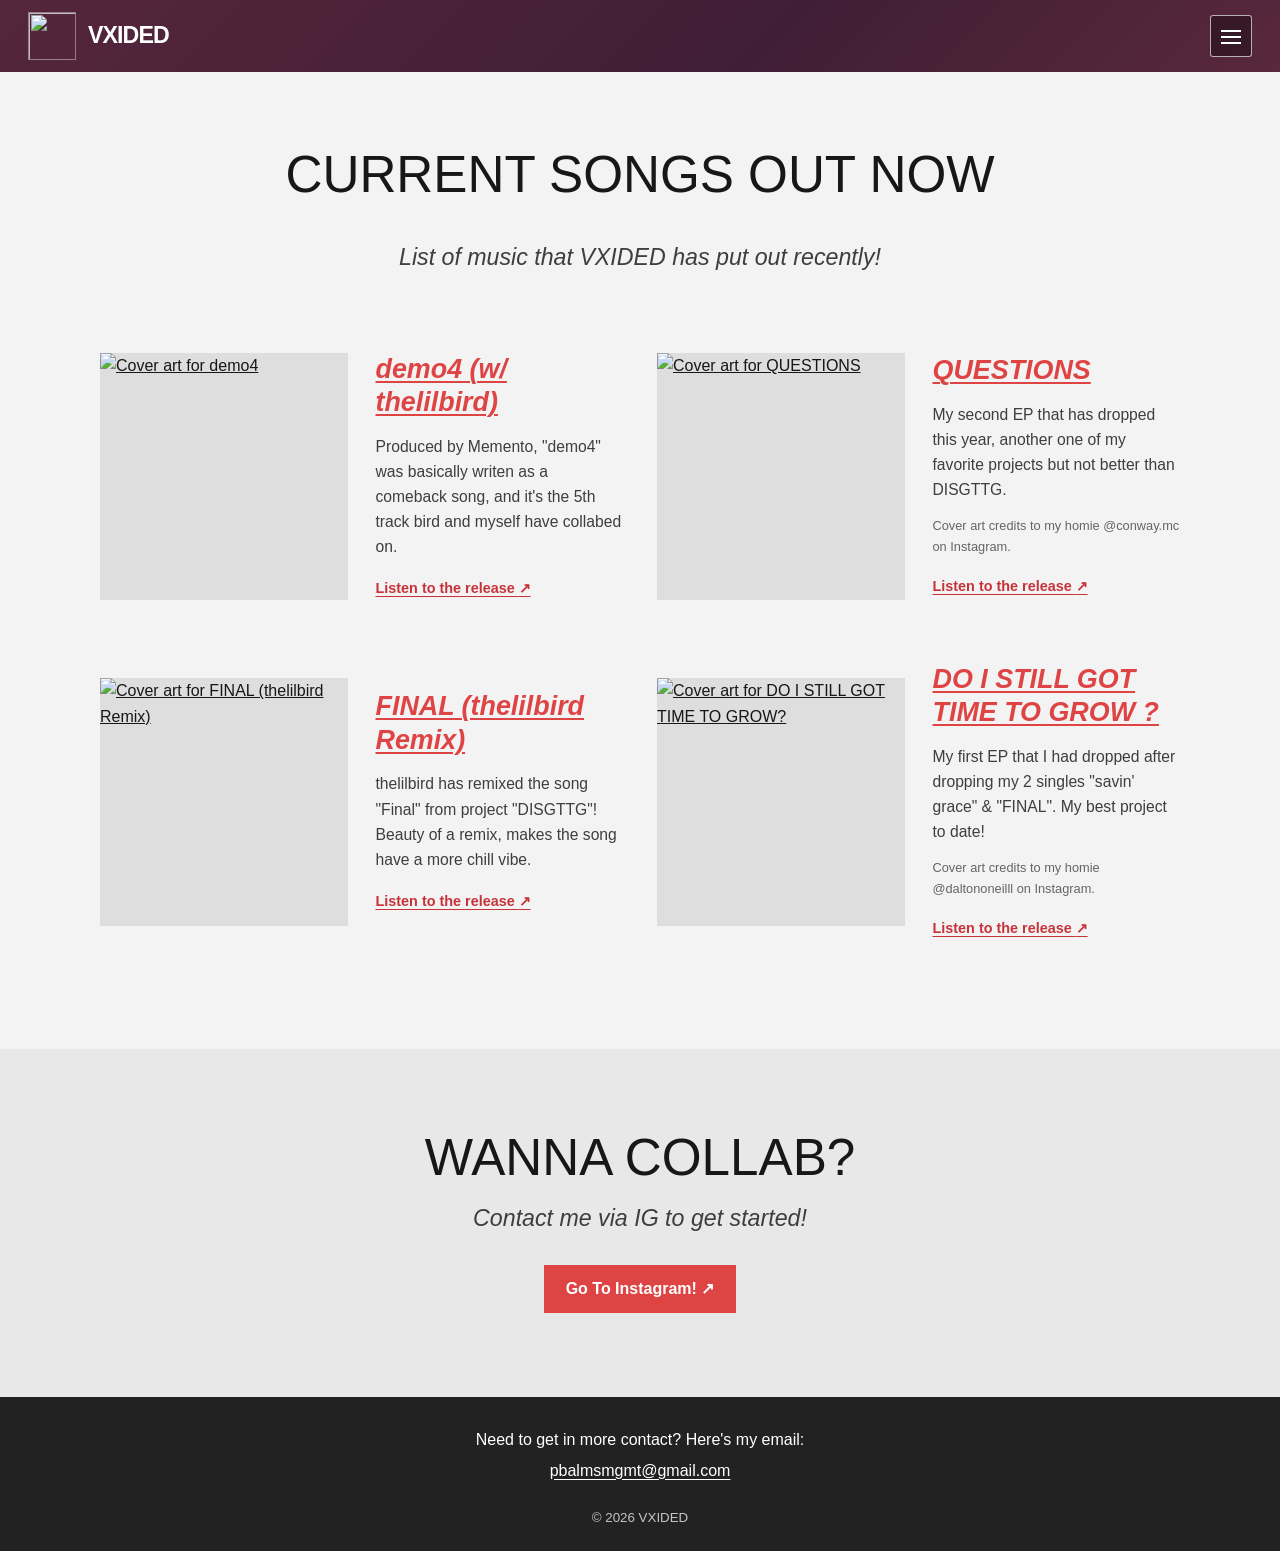
==== index.html @ b5d3b129 "Add files via upload" ====
<!doctype html>
<html lang="en">
  <head>
    <meta charset="utf-8" />
    <meta name="viewport" content="width=device-width, initial-scale=1" />
    <meta
      name="description"
      content="Official website for VXIDED. Listen to the latest releases and find official social pages."
    />
    <title>VXIDED | Official Website</title>
    <link rel="icon" href="assets/vxided-logo.jpg" />
    <link rel="stylesheet" href="styles.css" />
    <script src="script.js" defer></script>
  </head>
  <body>
    <header class="site-header">
      <a class="brand" href="home.html" aria-label="VXIDED home">
        <img src="assets/vxided-logo.jpg" alt="" />
        <span>VXIDED</span>
      </a>
      <button
        class="menu-toggle"
        type="button"
        aria-expanded="false"
        aria-controls="site-navigation"
        aria-label="Open navigation"
      >
        <span></span>
        <span></span>
        <span></span>
      </button>
      <nav class="site-navigation" id="site-navigation" aria-label="Main navigation">
        <a class="current" href="home.html" aria-current="page">Home</a>
        <a href="socials.html">Socials</a>
        <a href="playlist.html">Playlist</a>
        <label class="theme-option">
          <span>Dark mode</span>
          <input class="theme-toggle" type="checkbox" role="switch" aria-label="Dark mode" />
          <span class="theme-switch" aria-hidden="true"></span>
        </label>
      </nav>
    </header>

    <main>
      <h1 class="visually-hidden">VXIDED</h1>

      <section class="releases content-section" id="releases" aria-labelledby="releases-title">
        <div class="section-intro">
          <h2 id="releases-title">Current songs out now</h2>
          <p>List of music that VXIDED has put out recently!</p>
        </div>

        <div class="release-grid">
          <article class="release-card">
            <a
              class="release-art"
              href="https://distrokid.com/hyperfollow/vxidedandthelilbird/demo4?ref=release"
              target="_blank"
              rel="noopener noreferrer"
              aria-label="Listen to demo4 (w/ thelilbird)"
            >
              <img src="assets/demo4.jpg" alt="Cover art for demo4" />
            </a>
            <div class="release-copy">
              <h3>
                <a
                  href="https://distrokid.com/hyperfollow/vxidedandthelilbird/demo4?ref=release"
                  target="_blank"
                  rel="noopener noreferrer"
                >demo4 (w/ thelilbird)</a>
              </h3>
              <p>Produced by Memento, "demo4" was basically writen as a comeback song, and it's the 5th track bird and myself have collabed on.</p>
              <a
                class="listen-link"
                href="https://distrokid.com/hyperfollow/vxidedandthelilbird/demo4?ref=release"
                target="_blank"
                rel="noopener noreferrer"
              >Listen to the release <span aria-hidden="true">↗</span></a>
            </div>
          </article>

          <article class="release-card">
            <a
              class="release-art"
              href="https://distrokid.com/hyperfollow/vxided/questions?ref=release"
              target="_blank"
              rel="noopener noreferrer"
              aria-label="Listen to QUESTIONS"
            >
              <img src="assets/questions.jpg" alt="Cover art for QUESTIONS" />
            </a>
            <div class="release-copy">
              <h3>
                <a
                  href="https://distrokid.com/hyperfollow/vxided/questions?ref=release"
                  target="_blank"
                  rel="noopener noreferrer"
                >QUESTIONS</a>
              </h3>
              <p>My second EP that has dropped this year, another one of my favorite projects but not better than DISGTTG.</p>
              <p class="art-credit">Cover art credits to my homie @conway.mc on Instagram.</p>
              <a
                class="listen-link"
                href="https://distrokid.com/hyperfollow/vxided/questions?ref=release"
                target="_blank"
                rel="noopener noreferrer"
              >Listen to the release <span aria-hidden="true">↗</span></a>
              
            </div>
          </article>

          <article class="release-card">
            <a
              class="release-art"
              href="https://distrokid.com/hyperfollow/vxided/final-thelilbird-remix-2?ref=release"
              target="_blank"
              rel="noopener noreferrer"
              aria-label="Listen to FINAL (thelilbird Remix)"
            >
              <img src="assets/final-remix.jpg" alt="Cover art for FINAL (thelilbird Remix)" />
            </a>
            <div class="release-copy">
              <h3>
                <a
                  href="https://distrokid.com/hyperfollow/vxided/final-thelilbird-remix-2?ref=release"
                  target="_blank"
                  rel="noopener noreferrer"
                >FINAL (thelilbird Remix)</a>
              </h3>
              <p>thelilbird has remixed the song "Final" from project "DISGTTG"! Beauty of a remix, makes the song have a more chill vibe.</p>
              <a
                class="listen-link"
                href="https://distrokid.com/hyperfollow/vxided/final-thelilbird-remix-2?ref=release"
                target="_blank"
                rel="noopener noreferrer"
              >Listen to the release <span aria-hidden="true">↗</span></a>
            </div>
          </article>

          <article class="release-card">
            <a
              class="release-art"
              href="https://distrokid.com/hyperfollow/vxided/do-i-still-got-time-to-grow-?ref=release"
              target="_blank"
              rel="noopener noreferrer"
              aria-label="Listen to DO I STILL GOT TIME TO GROW?"
            >
              <img src="assets/disgttg.jpg" alt="Cover art for DO I STILL GOT TIME TO GROW?" />
            </a>
            <div class="release-copy">
              <h3>
                <a
                  href="https://distrokid.com/hyperfollow/vxided/do-i-still-got-time-to-grow-?ref=release"
                  target="_blank"
                  rel="noopener noreferrer"
                >DO I STILL GOT TIME TO GROW ?</a>
              </h3>
              <p>My first EP that I had dropped after dropping my 2 singles "savin' grace" &amp; "FINAL". My best project to date!</p>
              <p class="art-credit">Cover art credits to my homie @daltononeilll on Instagram.</p>
              <a
                class="listen-link"
                href="https://distrokid.com/hyperfollow/vxided/do-i-still-got-time-to-grow-?ref=release"
                target="_blank"
                rel="noopener noreferrer"
              >Listen to the release <span aria-hidden="true">↗</span></a>
              
            </div>
          </article>
        </div>
      </section>

      <section class="contact-section" aria-labelledby="contact-title">
        <h2 id="contact-title">Wanna collab?</h2>
        <p>Contact me via IG to get started!</p>
        <a
          class="button-link"
          href="https://www.instagram.com/wydkakashi/"
          target="_blank"
          rel="noopener noreferrer"
        >Go To Instagram! <span aria-hidden="true">↗</span></a>
      </section>
    </main>

    <footer class="site-footer">
      <p>Need to get in more contact? Here's my email:</p>
      <a href="mailto:pbalmsmgmt@gmail.com">pbalmsmgmt@gmail.com</a>
      <small>© <span data-current-year></span> VXIDED</small>
    </footer>
  </body>
</html>
---- styles.css ----
:root {
  color-scheme: light;
  --ink: #171717;
  --paper: #f3f3f3;
  --surface: #e8e8e8;
  --secondary-ink: #3e3e3e;
  --red: #df4445;
  --muted: #656565;
  --art-surface: #dedede;
  --form-border: #c8c8c8;
  --content-width: 1080px;
}

:root[data-theme="dark"] {
  color-scheme: dark;
  --ink: #f3f3f3;
  --paper: #171717;
  --surface: #242424;
  --secondary-ink: #d0d0d0;
  --muted: #b0b0b0;
  --art-surface: #303030;
  --form-border: #555;
}

* {
  box-sizing: border-box;
}

html {
  scroll-behavior: smooth;
}

body {
  margin: 0;
  background: var(--paper);
  color: var(--ink);
  font-family: Arial, Helvetica, sans-serif;
  line-height: 1.6;
}

a {
  color: inherit;
}

.site-header {
  position: sticky;
  z-index: 5;
  top: 0;
  left: 0;
  isolation: isolate;
  display: flex;
  width: 100%;
  min-height: 72px;
  align-items: center;
  justify-content: space-between;
  padding: 8px max(28px, calc((100% - 1280px) / 2));
  background:
    linear-gradient(135deg, rgba(85, 38, 60, 0.96), rgba(63, 30, 53, 0.96) 60%, rgba(89, 40, 60, 0.96)),
    url("assets/vxided-pattern.svg") center / auto 82px repeat,
    #54253a;
  color: #fff;
}

.brand {
  display: inline-flex;
  align-items: center;
  gap: 12px;
  font-size: 1.45rem;
  font-weight: 700;
  letter-spacing: -0.04em;
  text-decoration: none;
}

.brand img {
  width: 48px;
  height: 48px;
  border: 1px solid rgba(255, 255, 255, 0.4);
  object-fit: cover;
}

.site-navigation {
  position: fixed;
  z-index: 5;
  top: 0;
  right: 0;
  display: flex;
  width: min(320px, 85vw);
  height: 100vh;
  height: 100dvh;
  flex-direction: column;
  align-items: stretch;
  gap: 8px;
  padding: 88px 24px 24px;
  background: rgba(26, 19, 25, 0.98);
  box-shadow: -8px 0 24px rgba(0, 0, 0, 0.3);
  transform: translateX(100%);
  transition: transform 250ms ease, visibility 250ms;
  visibility: hidden;
}

.site-navigation.is-open {
  transform: translateX(0);
  visibility: visible;
}

.site-navigation a {
  padding: 12px 15px;
  border-radius: 2px;
  color: #fff;
  font-size: 1rem;
  text-decoration: none;
  text-transform: uppercase;
}

.site-navigation a:hover,
.site-navigation a:focus-visible,
.site-navigation .current {
  background: rgba(0, 0, 0, 0.55);
}

.theme-option {
  display: flex;
  align-items: center;
  justify-content: space-between;
  gap: 16px;
  margin-top: 12px;
  padding: 16px 15px 8px;
  border-top: 1px solid rgba(255, 255, 255, 0.2);
  color: #fff;
  font-size: 0.82rem;
  cursor: pointer;
}

.theme-toggle {
  position: absolute;
  width: 1px;
  height: 1px;
  overflow: hidden;
  clip: rect(0, 0, 0, 0);
  clip-path: inset(50%);
  white-space: nowrap;
}

.theme-switch {
  position: relative;
  flex: 0 0 auto;
  width: 40px;
  height: 24px;
  border-radius: 999px;
  background: #777;
  transition: background-color 180ms ease;
}

.theme-switch::after {
  position: absolute;
  top: 2px;
  left: 2px;
  width: 20px;
  height: 20px;
  border-radius: 50%;
  background: #fff;
  box-shadow: 0 1px 3px rgba(0, 0, 0, 0.3);
  content: "";
  transition: transform 180ms ease;
}

.theme-toggle:checked + .theme-switch {
  background: #34c759;
}

.theme-toggle:checked + .theme-switch::after {
  transform: translateX(16px);
}

.theme-toggle:focus-visible + .theme-switch {
  outline: 2px solid #fff;
  outline-offset: 3px;
}

.menu-toggle {
  position: relative;
  z-index: 6;
  display: block;
  width: 42px;
  height: 42px;
  padding: 10px;
  border: 1px solid rgba(255, 255, 255, 0.65);
  border-radius: 3px;
  background: rgba(0, 0, 0, 0.35);
  cursor: pointer;
}

.menu-toggle span {
  display: block;
  height: 2px;
  margin: 4px 0;
  background: #fff;
  transition: transform 200ms ease, opacity 200ms ease;
}

.menu-toggle[aria-expanded="true"] span:first-child {
  transform: translateY(6px) rotate(45deg);
}

.menu-toggle[aria-expanded="true"] span:nth-child(2) {
  opacity: 0;
}

.menu-toggle[aria-expanded="true"] span:last-child {
  transform: translateY(-6px) rotate(-45deg);
}

body.navigation-open {
  overflow: hidden;
}

.visually-hidden {
  position: absolute;
  width: 1px;
  height: 1px;
  overflow: hidden;
  clip: rect(0, 0, 0, 0);
  clip-path: inset(50%);
  white-space: nowrap;
}

.hero {
  position: relative;
  display: flex;
  min-height: 425px;
  flex-direction: column;
  align-items: center;
  justify-content: center;
  overflow: hidden;
  padding: 92px 24px 70px;
  background:
    linear-gradient(135deg, rgba(85, 38, 60, 0.78), rgba(63, 30, 53, 0.78) 60%, rgba(89, 40, 60, 0.78)),
    url("assets/vxided-pattern.svg") center / auto 82px repeat,
    #54253a;
  color: #fff;
  text-align: center;
}

.hero::after {
  position: absolute;
  z-index: 1;
  display: none;
  right: 22%;
  bottom: 76px;
  left: 22%;
  height: 12px;
  background: var(--red);
  content: "";
}

.hero-socials::after {
  display: block;
}

.hero h1 {
  position: relative;
  z-index: 1;
  max-width: 950px;
  margin: 12px 0 18px;
  font-family: Impact, "Arial Narrow", sans-serif;
  font-size: clamp(4rem, 11vw, 8rem);
  font-weight: 500;
  letter-spacing: 0.015em;
  line-height: 1.05;
  text-transform: uppercase;
}

.hero p {
  position: relative;
  z-index: 1;
  margin: 0;
  font-size: clamp(1.05rem, 2.2vw, 1.45rem);
  font-style: italic;
}

.hero-socials {
  min-height: 425px;
}

.hero-socials h1 {
  max-width: 640px;
  font-size: clamp(3.2rem, 8vw, 6.8rem);
}

.content-section {
  width: min(var(--content-width), calc(100% - 48px));
  margin: 0 auto;
}

.releases {
  padding: 72px 0 108px;
}

.section-intro {
  margin-bottom: 76px;
  text-align: center;
}

.section-intro h2,
.contact-section h2 {
  margin: 0;
  font-family: Impact, "Arial Narrow", sans-serif;
  font-size: clamp(2.2rem, 4vw, 3.2rem);
  font-weight: 500;
  line-height: 1.2;
  text-transform: uppercase;
}

.section-intro p,
.contact-section > p {
  margin: 34px 0 0;
  color: var(--secondary-ink);
  font-size: clamp(1.1rem, 2.2vw, 1.45rem);
  font-style: italic;
}

.playlist-intro {
  margin-bottom: 36px;
}

.section-intro .playlist-schedule {
  margin: 16px 0 0;
  font-size: 1rem;
  font-style: normal;
}

.section-intro .playlist-link-note {
  margin: 6px 0 0;
  color: var(--muted);
  font-size: 0.85rem;
  font-style: normal;
}

.submission-panel {
  max-width: 720px;
  margin: 0 auto 72px;
  padding: 28px;
  border: 1px solid var(--form-border);
  border-radius: 4px;
  background: var(--surface);
}

.submission-panel h3 {
  margin: 0;
  font-family: Impact, "Arial Narrow", sans-serif;
  font-size: clamp(1.7rem, 3vw, 2.2rem);
  font-weight: 500;
  text-transform: uppercase;
}

.submission-intro {
  margin: 8px 0 0;
  color: var(--secondary-ink);
  font-size: 0.92rem;
}

.submission-form {
  display: grid;
  gap: 18px;
  margin-top: 24px;
}

.submission-field {
  display: grid;
  gap: 7px;
  font-size: 0.9rem;
  font-weight: 700;
}

.submission-field input,
.submission-field textarea {
  width: 100%;
  padding: 11px 12px;
  border: 1px solid var(--form-border);
  border-radius: 3px;
  background: var(--paper);
  color: var(--ink);
  font: inherit;
  font-weight: 400;
}

.submission-field textarea {
  min-height: 120px;
  resize: vertical;
}

.submission-field input:focus-visible,
.submission-field textarea:focus-visible {
  outline: 2px solid var(--red);
  outline-offset: 2px;
}

.submission-help {
  color: var(--muted);
  font-size: 0.78rem;
  font-weight: 400;
  line-height: 1.4;
}

.submission-form .button-link {
  width: fit-content;
  border: 0;
  font: inherit;
  font-weight: 700;
  cursor: pointer;
}

.submission-status {
  margin: 14px 0 0;
  color: var(--muted);
  font-size: 0.82rem;
}

.release-grid {
  display: grid;
  grid-template-columns: repeat(2, minmax(0, 1fr));
  gap: 62px 34px;
}

.release-card,
.social-card {
  display: grid;
  min-width: 0;
  grid-template-columns: minmax(0, 1fr) minmax(0, 1fr);
  align-items: center;
  gap: 28px;
}

.release-art,
.social-art {
  display: block;
  overflow: hidden;
  background: var(--art-surface);
}

.release-art {
  aspect-ratio: 1 / 1;
}

.social-card-featured .social-art img {
  object-fit: contain;
}

.social-card-featured .social-art:hover img {
  transform: none;
}

.release-art img,
.social-art img {
  display: block;
  width: 100%;
  height: 100%;
  object-fit: cover;
  transition: transform 250ms ease;
}

.release-art:hover img,
.social-art:hover img {
  transform: scale(1.04);
}

.release-copy h3,
.social-copy h2 {
  margin: 0 0 14px;
  font-size: clamp(1.25rem, 2.1vw, 1.8rem);
  font-style: italic;
  line-height: 1.25;
}

.release-copy h3 a {
  color: var(--red);
  text-decoration-thickness: 2px;
  text-underline-offset: 3px;
}

.release-copy p,
.social-copy p {
  margin: 0;
  color: var(--secondary-ink);
  font-size: 0.98rem;
}

.listen-link {
  display: inline-block;
  margin-top: 18px;
  color: #c73339;
  font-size: 0.9rem;
  font-weight: 700;
  text-underline-offset: 3px;
}

.art-credit {
  margin-top: 14px !important;
  color: var(--muted) !important;
  font-size: 0.8rem !important;
}

.contact-section {
  padding: 78px 24px 84px;
  background: var(--surface);
  text-align: center;
}

.contact-section > p {
  margin-top: 12px;
}

.button-link {
  display: inline-block;
  margin-top: 28px;
  padding: 11px 22px;
  background: var(--red);
  color: #fff;
  font-weight: 700;
  text-decoration: none;
}

.button-link:hover,
.button-link:focus-visible {
  background: #bd3238;
}

.site-footer {
  display: flex;
  flex-direction: column;
  align-items: center;
  padding: 30px 24px 22px;
  background: #222;
  color: #fff;
  text-align: center;
}

.site-footer p {
  margin: 0 0 5px;
}

.site-footer > a {
  color: #fff;
  text-underline-offset: 3px;
}

.site-footer small {
  margin-top: 24px;
  color: #c4c4c4;
}

.safety-notice {
  padding: 12px 20px;
  background: #d83f40;
  color: #fff;
  text-align: center;
}

.safety-notice p {
  margin: 0;
  font-size: clamp(0.9rem, 1.5vw, 1.2rem);
  font-style: italic;
  line-height: 1.4;
  text-transform: uppercase;
}

.safety-notice a {
  color: #fff;
  font-weight: 700;
  text-decoration-thickness: 1px;
  text-underline-offset: 3px;
  white-space: nowrap;
}

.socials-section {
  padding: 50px 0 100px;
}

.social-grid {
  display: grid;
  grid-template-columns: repeat(2, minmax(0, 1fr));
  gap: 52px 34px;
}

.social-card-featured {
  grid-column: 1 / -1;
}

.social-art {
  aspect-ratio: 1 / 1;
}

.social-card-featured .social-art {
  max-height: 360px;
  aspect-ratio: 1280 / 568;
}

.social-copy h2 {
  font-family: Impact, "Arial Narrow", sans-serif;
  font-size: clamp(1.8rem, 3.4vw, 3rem);
  font-style: normal;
  font-weight: 500;
  text-transform: uppercase;
}

.social-copy h2 a {
  text-decoration: none;
}

.social-copy h2 a:hover,
.social-copy h2 a:focus-visible {
  color: #bd3238;
}

.social-kicker {
  margin: 0 0 8px !important;
  color: var(--red) !important;
  font-size: 0.82rem !important;
  font-weight: 700;
  letter-spacing: 0.08em;
  text-transform: uppercase;
}

@media (max-width: 900px) {
  .release-grid,
  .social-grid {
    grid-template-columns: 1fr;
  }

  .social-card-featured {
    grid-column: auto;
  }

  .release-card {
    gap: 24px;
  }

  .social-card-featured .social-art {
    max-height: none;
  }
}

@media (max-width: 640px) {
  .site-header {
    min-height: 64px;
    padding: 8px 16px;
  }

  .brand {
    font-size: 1.2rem;
  }

  .brand img {
    width: 42px;
    height: 42px;
  }

  .menu-toggle {
    display: block;
  }

  .hero,
  .hero-socials {
    min-height: 360px;
    padding-top: 84px;
  }

  .hero::after {
    right: 12%;
    bottom: 54px;
    left: 12%;
    height: 8px;
  }

  .content-section {
    width: min(100% - 32px, var(--content-width));
  }

  .releases {
    padding: 48px 0 72px;
  }

  .section-intro {
    margin-bottom: 42px;
  }

  .playlist-intro {
    margin-bottom: 28px;
  }

  .submission-panel {
    margin-bottom: 52px;
    padding: 22px 18px;
  }

  .submission-form .button-link {
    width: 100%;
  }

  .section-intro p {
    margin-top: 18px;
  }

  .release-grid,
  .social-grid {
    gap: 42px;
  }

  .release-card,
  .social-card,
  .social-card-featured {
    grid-template-columns: 1fr;
    gap: 18px;
  }

  .release-art,
  .social-art {
    width: min(100%, 380px);
    margin: 0 auto;
  }

  .release-copy,
  .social-copy {
    width: min(100%, 440px);
    margin: 0 auto;
  }

  .socials-section {
    padding: 38px 0 72px;
  }

  .safety-notice {
    padding: 12px 16px;
  }
}

@media (prefers-reduced-motion: reduce) {
  html {
    scroll-behavior: auto;
  }

  *,
  *::before,
  *::after {
    transition-duration: 0.01ms !important;
  }
}
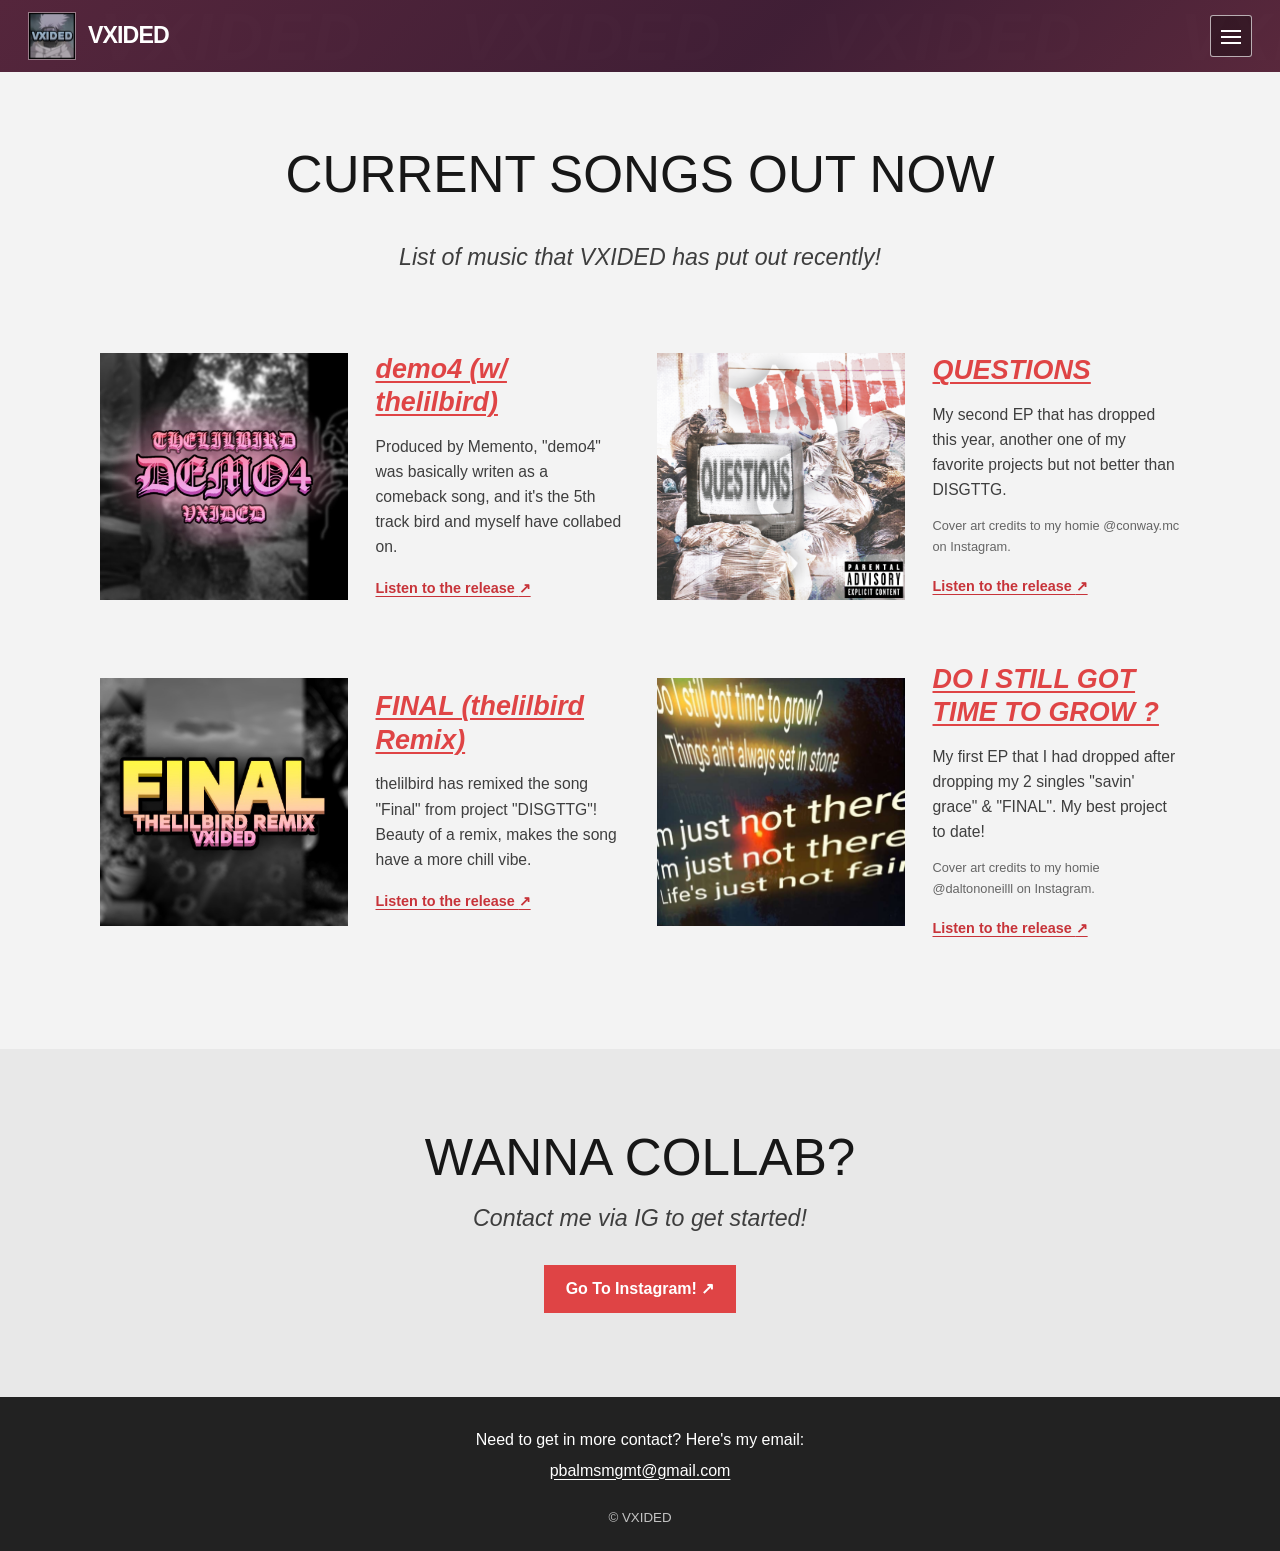
==== commit a426b0a9: "Changed description of latest drop" ====
--- a/index.html
+++ b/index.html
@@ -31,6 +31,7 @@
       </button>
       <nav class="site-navigation" id="site-navigation" aria-label="Main navigation">
         <a class="current" href="home.html" aria-current="page">Home</a>
+        <a href="about.html">About</a>
         <a href="socials.html">Socials</a>
         <a href="playlist.html">Playlist</a>
         <label class="theme-option">
--- a/styles.css
+++ b/styles.css
@@ -621,9 +621,174 @@
   text-transform: uppercase;
 }
 
+.about-hero {
+  min-height: 390px;
+}
+
+.about-hero h1 {
+  max-width: 1000px;
+}
+
+.about-kicker {
+  margin: 0 0 8px;
+  color: var(--red);
+  font-size: 0.78rem;
+  font-weight: 700;
+  letter-spacing: 0.1em;
+  text-transform: uppercase;
+}
+
+.hero .about-kicker {
+  color: #fff;
+}
+
+.about-section {
+  padding: 72px 0 92px;
+}
+
+.story-timeline {
+  display: grid;
+  max-width: 850px;
+  gap: 0;
+  margin: 0 auto;
+  padding: 0;
+  list-style: none;
+}
+
+.story-stop {
+  position: relative;
+  display: grid;
+  grid-template-columns: 76px minmax(0, 1fr);
+  gap: 24px;
+  padding: 0 0 42px;
+}
+
+.story-stop:not(:last-child)::before {
+  position: absolute;
+  top: 52px;
+  bottom: 0;
+  left: 25px;
+  width: 2px;
+  background: var(--form-border);
+  content: "";
+}
+
+.story-number {
+  z-index: 1;
+  display: grid;
+  width: 52px;
+  height: 52px;
+  place-items: center;
+  border: 2px solid var(--red);
+  border-radius: 50%;
+  background: var(--paper);
+  color: var(--red);
+  font-weight: 700;
+}
+
+.story-stop h3,
+.studio-note h3 {
+  margin: 0 0 10px;
+  font-family: Impact, "Arial Narrow", sans-serif;
+  font-size: clamp(1.55rem, 3vw, 2.2rem);
+  font-weight: 500;
+  line-height: 1.15;
+  text-transform: uppercase;
+}
+
+.story-stop div > p:last-child,
+.studio-note > p:not(.about-kicker) {
+  margin: 0;
+  color: var(--secondary-ink);
+}
+
+.studio-section {
+  padding: 76px 0 88px;
+  background: var(--surface);
+}
+
+.studio-grid {
+  display: grid;
+  grid-template-columns: repeat(3, minmax(0, 1fr));
+  gap: 20px;
+}
+
+.studio-note {
+  padding: 26px;
+  border-top: 4px solid var(--red);
+  background: var(--paper);
+}
+
+.studio-note h3 {
+  font-size: clamp(1.45rem, 2.3vw, 1.8rem);
+}
+
+.studio-note .listen-link {
+  margin-top: 20px;
+}
+
+.hidden-gems {
+  padding: 76px 0 90px;
+}
+
+.hidden-gems .section-intro {
+  margin-bottom: 38px;
+}
+
+.gem-list {
+  display: grid;
+  max-width: 850px;
+  gap: 12px;
+  margin: 0 auto;
+}
+
+.gem {
+  border: 1px solid var(--form-border);
+  background: var(--surface);
+}
+
+.gem summary {
+  position: relative;
+  padding: 18px 52px 18px 20px;
+  font-weight: 700;
+  cursor: pointer;
+  list-style: none;
+}
+
+.gem summary::-webkit-details-marker {
+  display: none;
+}
+
+.gem summary::after {
+  position: absolute;
+  top: 50%;
+  right: 20px;
+  color: var(--red);
+  content: "+";
+  font-size: 1.5rem;
+  line-height: 1;
+  transform: translateY(-50%);
+}
+
+.gem[open] summary::after {
+  content: "−";
+}
+
+.gem summary:focus-visible {
+  outline: 2px solid var(--red);
+  outline-offset: -3px;
+}
+
+.gem p {
+  margin: 0;
+  padding: 0 20px 20px;
+  color: var(--secondary-ink);
+}
+
 @media (max-width: 900px) {
   .release-grid,
-  .social-grid {
+  .social-grid,
+  .studio-grid {
     grid-template-columns: 1fr;
   }
 
@@ -633,6 +798,10 @@
 
   .release-card {
     gap: 24px;
+  }
+
+  .studio-note {
+    padding: 24px;
   }
 
   .social-card-featured .social-art {
@@ -702,7 +871,8 @@
   }
 
   .release-grid,
-  .social-grid {
+  .social-grid,
+  .studio-grid {
     gap: 42px;
   }
 
@@ -729,6 +899,34 @@
     padding: 38px 0 72px;
   }
 
+  .about-section,
+  .hidden-gems {
+    padding: 48px 0 64px;
+  }
+
+  .studio-section {
+    padding: 50px 0 64px;
+  }
+
+  .story-stop {
+    grid-template-columns: 52px minmax(0, 1fr);
+    gap: 16px;
+    padding-bottom: 34px;
+  }
+
+  .story-stop:not(:last-child)::before {
+    left: 24px;
+  }
+
+  .story-number {
+    width: 48px;
+    height: 48px;
+  }
+
+  .studio-grid {
+    gap: 18px;
+  }
+
   .safety-notice {
     padding: 12px 16px;
   }
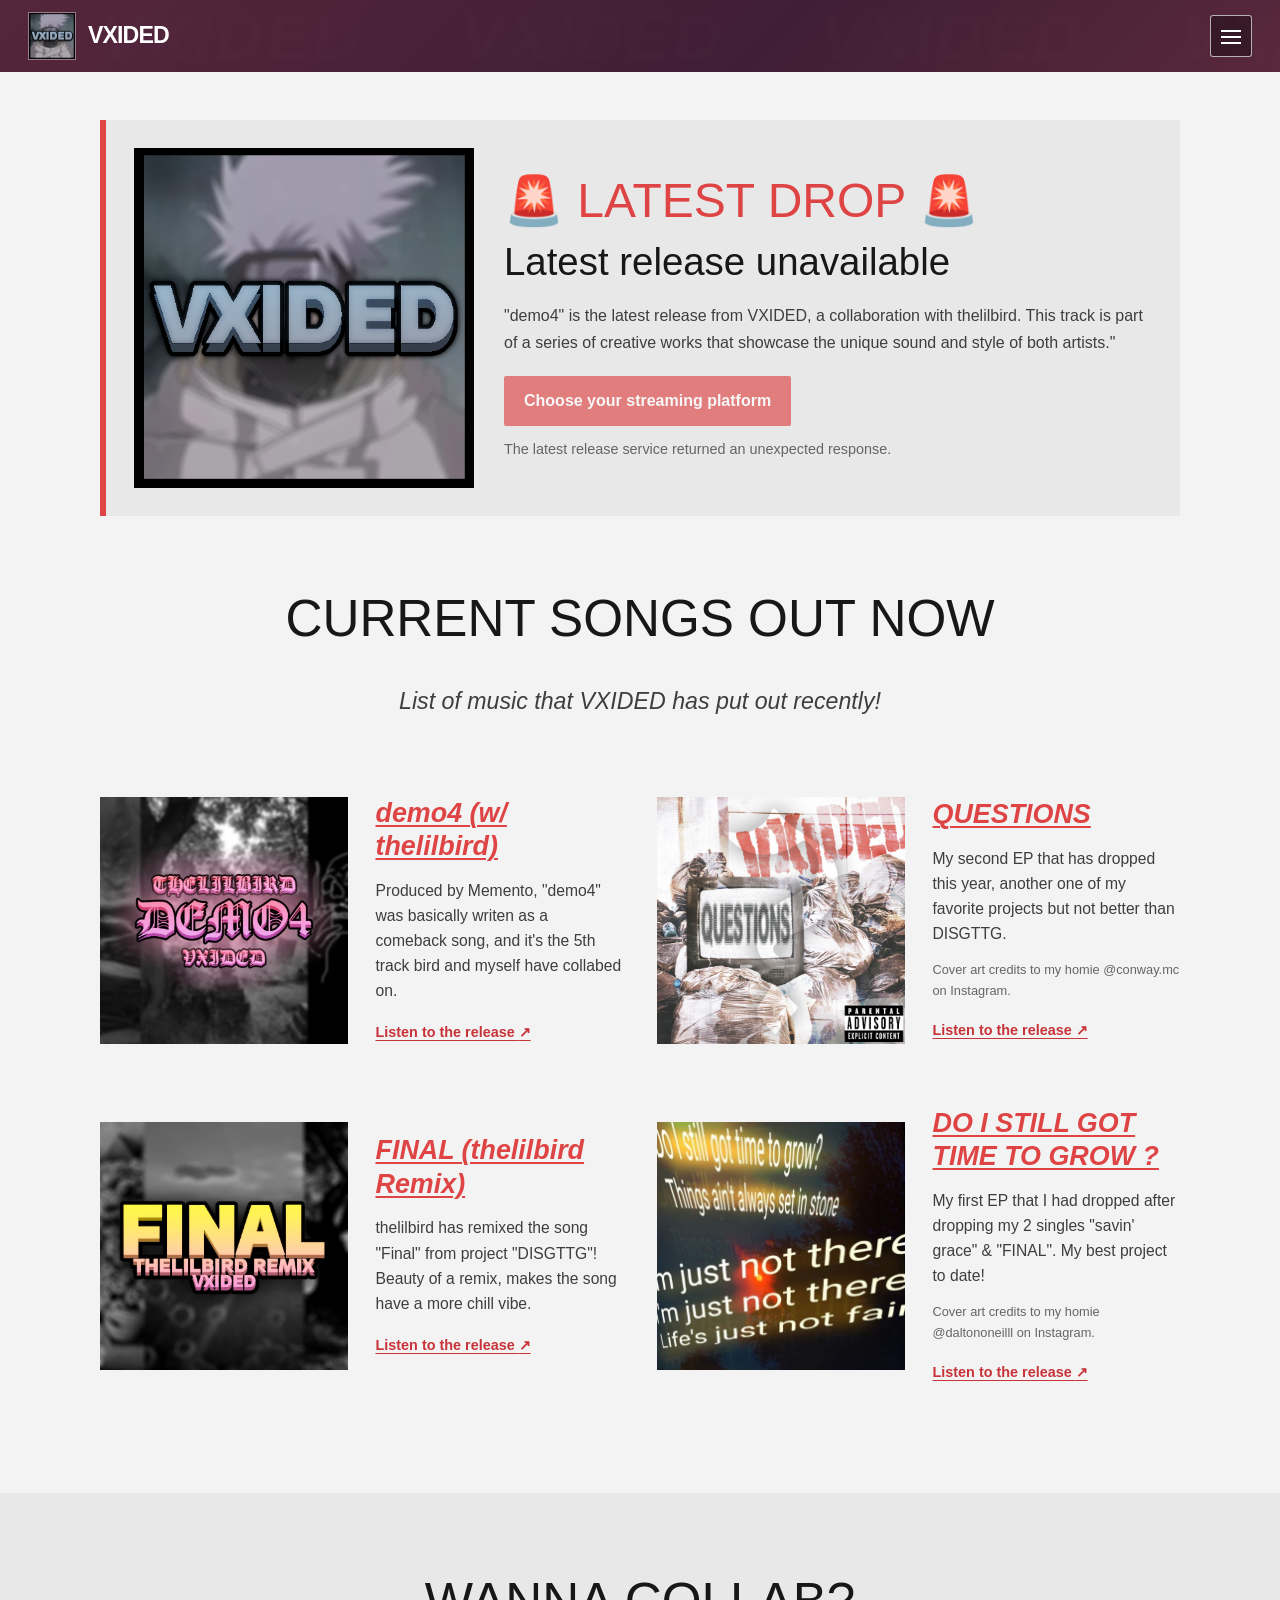
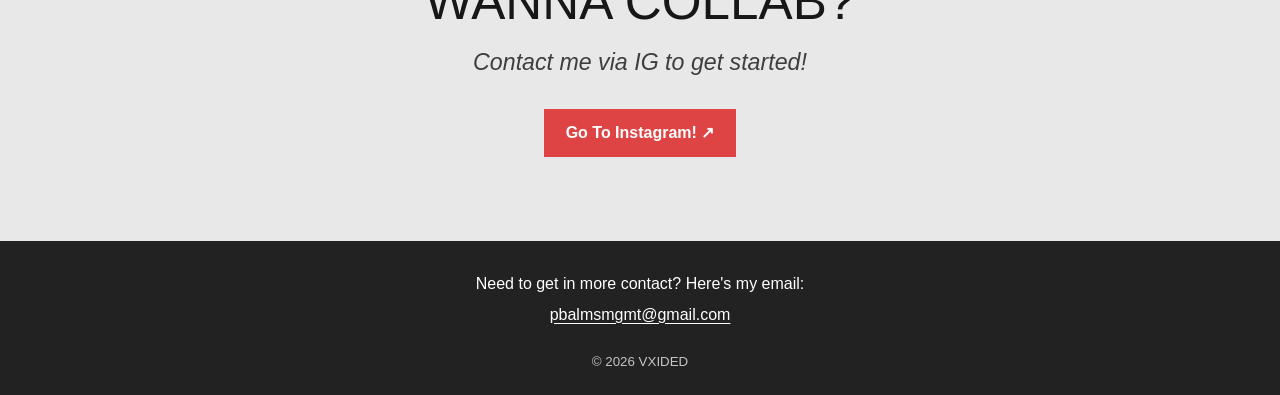
==== commit 35731289: "adding latest-drop.js file" ====
--- a/index.html
+++ b/index.html
@@ -5,7 +5,7 @@
     <meta name="viewport" content="width=device-width, initial-scale=1" />
     <meta
       name="description"
-      content="Official website for VXIDED. Listen to the latest releases and find official social pages."
+      content="Official website for artist VXIDED."
     />
     <title>VXIDED | Official Website</title>
     <link rel="icon" href="assets/vxided-logo.jpg" />
@@ -45,6 +45,48 @@
     <main>
       <h1 class="visually-hidden">VXIDED</h1>
 
+      <section
+        class="latest-drop-section content-section"
+        data-latest-drop
+        aria-labelledby="latest-drop-heading"
+        aria-busy="true"
+      >
+        <article class="latest-drop-card">
+          <div class="latest-drop-artwork">
+            <img data-latest-artwork src="assets/vxided-logo.jpg" alt="VXIDED artwork" />
+          </div>
+          <div class="latest-drop-copy">
+            <h2 class="latest-drop-label" id="latest-drop-heading">🚨 LATEST DROP 🚨</h2>
+            <h3 data-latest-title>Checking for the latest release...</h3>
+            <time class="latest-drop-date" data-latest-date hidden></time>
+            <p class="latest-drop-description" data-latest-description>
+              "demo4" is the latest release from VXIDED, a collaboration with thelilbird. This track is part of a series of creative works that showcase the unique sound and style of both artists."
+            </p>
+            <button class="latest-drop-button" type="button" data-open-platforms disabled>
+              Choose your streaming platform
+            </button>
+            <p class="latest-drop-status" data-latest-status role="status" aria-live="polite">
+              Checking Spotify and Apple Music...
+            </p>
+          </div>
+        </article>
+
+        <dialog
+          class="streaming-platform-dialog"
+          data-platform-dialog
+          aria-labelledby="streaming-platform-heading"
+        >
+          <form method="dialog">
+            <button class="platform-dialog-close" type="submit" aria-label="Close">Close</button>
+          </form>
+          <h2 id="streaming-platform-heading">Where do you listen most?</h2>
+          <div class="streaming-platform-options">
+            <a class="streaming-platform-link" data-spotify-link hidden>Spotify</a>
+            <a class="streaming-platform-link" data-apple-link hidden>Apple Music</a>
+          </div>
+        </dialog>
+      </section>
+
       <section class="releases content-section" id="releases" aria-labelledby="releases-title">
         <div class="section-intro">
           <h2 id="releases-title">Current songs out now</h2>
--- a/styles.css
+++ b/styles.css
@@ -292,6 +292,151 @@
   margin: 0 auto;
 }
 
+.latest-drop-section {
+  padding: 48px 0 0;
+}
+
+.latest-drop-card {
+  display: grid;
+  grid-template-columns: minmax(0, 340px) minmax(0, 1fr);
+  gap: 30px;
+  align-items: center;
+  padding: 28px;
+  border-left: 6px solid var(--red);
+  background: var(--surface);
+}
+
+.latest-drop-artwork {
+  aspect-ratio: 1;
+  overflow: hidden;
+  background: var(--surface);
+}
+
+.latest-drop-artwork img {
+  display: block;
+  width: 100%;
+  height: 100%;
+  object-fit: cover;
+}
+
+.latest-drop-label {
+  margin: 0 0 12px;
+  color: var(--red);
+  font-family: Impact, "Arial Narrow", sans-serif;
+  font-size: clamp(2rem, 4vw, 3rem);
+  font-weight: 500;
+  line-height: 1.1;
+}
+
+.latest-drop-copy h3 {
+  margin: 0;
+  font-family: Impact, "Arial Narrow", sans-serif;
+  font-size: clamp(1.7rem, 3vw, 2.5rem);
+  font-weight: 500;
+  line-height: 1.15;
+  overflow-wrap: anywhere;
+}
+
+.latest-drop-date {
+  display: block;
+  margin-top: 12px;
+  color: var(--muted);
+  font-size: 0.9rem;
+}
+
+.latest-drop-description {
+  margin: 18px 0 0;
+  color: var(--secondary-ink);
+  line-height: 1.7;
+}
+
+.latest-drop-button,
+.streaming-platform-link {
+  display: inline-flex;
+  align-items: center;
+  justify-content: center;
+  margin-top: 20px;
+  padding: 12px 20px;
+  border: 0;
+  border-radius: 2px;
+  background: var(--red);
+  color: #fff;
+  font: inherit;
+  font-weight: 700;
+  text-align: center;
+  text-decoration: none;
+  cursor: pointer;
+}
+
+.latest-drop-button:hover,
+.latest-drop-button:focus-visible,
+.streaming-platform-link:hover,
+.streaming-platform-link:focus-visible {
+  background: #bd3238;
+}
+
+.latest-drop-button:disabled {
+  cursor: wait;
+  opacity: 0.65;
+}
+
+.latest-drop-status {
+  min-height: 1.4em;
+  margin: 12px 0 0;
+  color: var(--muted);
+  font-size: 0.9rem;
+}
+
+.streaming-platform-dialog {
+  width: min(520px, calc(100% - 32px));
+  max-width: none;
+  padding: 28px;
+  border: 1px solid var(--form-border);
+  border-radius: 4px;
+  background: var(--surface);
+  color: var(--ink);
+}
+
+.streaming-platform-dialog::backdrop {
+  background: rgb(0 0 0 / 70%);
+}
+
+.streaming-platform-dialog form {
+  display: flex;
+  justify-content: flex-end;
+}
+
+.streaming-platform-dialog h2 {
+  margin: 14px 0 8px;
+  font-family: Impact, "Arial Narrow", sans-serif;
+  font-size: 1.8rem;
+  font-weight: 500;
+}
+
+.streaming-platform-options {
+  display: flex;
+  flex-wrap: wrap;
+  gap: 12px;
+}
+
+.streaming-platform-link {
+  margin-top: 12px;
+}
+
+.streaming-platform-link[hidden] {
+  display: none;
+}
+
+.platform-dialog-close {
+  padding: 6px 10px;
+  border: 1px solid var(--form-border);
+  border-radius: 2px;
+  background: transparent;
+  color: var(--ink);
+  font: inherit;
+  cursor: pointer;
+}
+
 .releases {
   padding: 72px 0 108px;
 }
@@ -621,14 +766,6 @@
   text-transform: uppercase;
 }
 
-.about-hero {
-  min-height: 390px;
-}
-
-.about-hero h1 {
-  max-width: 1000px;
-}
-
 .about-kicker {
   margin: 0 0 8px;
   color: var(--red);
@@ -638,55 +775,30 @@
   text-transform: uppercase;
 }
 
-.hero .about-kicker {
-  color: #fff;
+.about-page-intro {
+  padding-top: 72px;
 }
 
 .about-section {
-  padding: 72px 0 92px;
-}
-
-.story-timeline {
-  display: grid;
+  padding: 32px 0 92px;
+}
+
+.story-narrative {
   max-width: 850px;
-  gap: 0;
   margin: 0 auto;
-  padding: 0;
-  list-style: none;
-}
-
-.story-stop {
-  position: relative;
-  display: grid;
-  grid-template-columns: 76px minmax(0, 1fr);
-  gap: 24px;
-  padding: 0 0 42px;
-}
-
-.story-stop:not(:last-child)::before {
-  position: absolute;
-  top: 52px;
-  bottom: 0;
-  left: 25px;
-  width: 2px;
-  background: var(--form-border);
-  content: "";
-}
-
-.story-number {
-  z-index: 1;
-  display: grid;
-  width: 52px;
-  height: 52px;
-  place-items: center;
-  border: 2px solid var(--red);
-  border-radius: 50%;
-  background: var(--paper);
-  color: var(--red);
-  font-weight: 700;
-}
-
-.story-stop h3,
+}
+
+.story-paragraph {
+  margin: 0;
+  color: var(--secondary-ink);
+}
+
+.story-paragraph + .story-paragraph {
+  margin-top: 24px;
+  padding-top: 24px;
+  border-top: 1px solid var(--form-border);
+}
+
 .studio-note h3 {
   margin: 0 0 10px;
   font-family: Impact, "Arial Narrow", sans-serif;
@@ -696,12 +808,53 @@
   text-transform: uppercase;
 }
 
-.story-stop div > p:last-child,
 .studio-note > p:not(.about-kicker) {
   margin: 0;
   color: var(--secondary-ink);
 }
 
+.identity-section {
+  padding: 0 0 84px;
+}
+
+.identity-grid {
+  display: grid;
+  grid-template-columns: repeat(2, minmax(0, 1fr));
+  gap: 20px;
+}
+
+.identity-card {
+  padding: 26px;
+  border: 1px solid var(--form-border);
+  background: var(--surface);
+}
+
+.identity-card h3 {
+  margin: 0 0 18px;
+  font-family: Impact, "Arial Narrow", sans-serif;
+  font-size: clamp(1.5rem, 2.5vw, 2rem);
+  font-weight: 500;
+  text-transform: uppercase;
+}
+
+.identity-list {
+  display: flex;
+  flex-wrap: wrap;
+  gap: 10px;
+  margin: 0;
+  padding: 0;
+  list-style: none;
+}
+
+.identity-list li {
+  padding: 7px 12px;
+  border-left: 3px solid var(--red);
+  background: var(--paper);
+  color: var(--ink);
+  font-size: 0.9rem;
+  font-weight: 700;
+}
+
 .studio-section {
   padding: 76px 0 88px;
   background: var(--surface);
@@ -709,14 +862,66 @@
 
 .studio-grid {
   display: grid;
-  grid-template-columns: repeat(3, minmax(0, 1fr));
-  gap: 20px;
+  grid-auto-columns: calc((100% - 24px) / 2);
+  grid-auto-flow: column;
+  gap: 24px;
+  overflow-x: auto;
+  overscroll-behavior-inline: contain;
+  padding: 0 2px 14px;
+  scroll-snap-type: x mandatory;
+  scrollbar-color: var(--form-border) transparent;
+  scrollbar-width: thin;
+}
+
+.studio-carousel-controls {
+  display: flex;
+  justify-content: flex-end;
+  gap: 10px;
+  margin-bottom: 12px;
+}
+
+.studio-carousel-button {
+  display: grid;
+  width: 42px;
+  height: 42px;
+  place-items: center;
+  border: 1px solid var(--form-border);
+  border-radius: 50%;
+  background: var(--paper);
+  color: var(--ink);
+  font-size: 1.25rem;
+  cursor: pointer;
+}
+
+.studio-carousel-button:hover:not(:disabled),
+.studio-carousel-button:focus-visible {
+  border-color: var(--red);
+  color: var(--red);
+}
+
+.studio-carousel-button:focus-visible,
+.studio-grid:focus-visible {
+  outline: 2px solid var(--red);
+  outline-offset: 3px;
+}
+
+.studio-carousel-button:disabled {
+  opacity: 0.45;
+  cursor: not-allowed;
+}
+
+.studio-grid:focus-visible {
+  outline-offset: 4px;
 }
 
 .studio-note {
+  display: flex;
+  min-width: 0;
+  flex-direction: column;
   padding: 26px;
   border-top: 4px solid var(--red);
   background: var(--paper);
+  scroll-snap-align: start;
 }
 
 .studio-note h3 {
@@ -724,7 +929,8 @@
 }
 
 .studio-note .listen-link {
-  margin-top: 20px;
+  margin-top: auto;
+  padding-top: 20px;
 }
 
 .hidden-gems {
@@ -788,7 +994,7 @@
 @media (max-width: 900px) {
   .release-grid,
   .social-grid,
-  .studio-grid {
+  .identity-grid {
     grid-template-columns: 1fr;
   }
 
@@ -845,6 +1051,25 @@
     width: min(100% - 32px, var(--content-width));
   }
 
+  .latest-drop-section {
+    padding-top: 28px;
+  }
+
+  .latest-drop-card {
+    grid-template-columns: 1fr;
+    gap: 22px;
+    padding: 20px;
+  }
+
+  .latest-drop-artwork {
+    width: min(100%, 300px);
+    margin: 0 auto;
+  }
+
+  .streaming-platform-dialog {
+    padding: 22px;
+  }
+
   .releases {
     padding: 48px 0 72px;
   }
@@ -904,26 +1129,24 @@
     padding: 48px 0 64px;
   }
 
+  .about-page-intro {
+    padding-top: 48px;
+  }
+
+  .about-section {
+    padding-top: 24px;
+  }
+
   .studio-section {
     padding: 50px 0 64px;
   }
 
-  .story-stop {
-    grid-template-columns: 52px minmax(0, 1fr);
-    gap: 16px;
-    padding-bottom: 34px;
-  }
-
-  .story-stop:not(:last-child)::before {
-    left: 24px;
-  }
-
-  .story-number {
-    width: 48px;
-    height: 48px;
+  .identity-section {
+    padding-bottom: 60px;
   }
 
   .studio-grid {
+    grid-auto-columns: 100%;
     gap: 18px;
   }
 
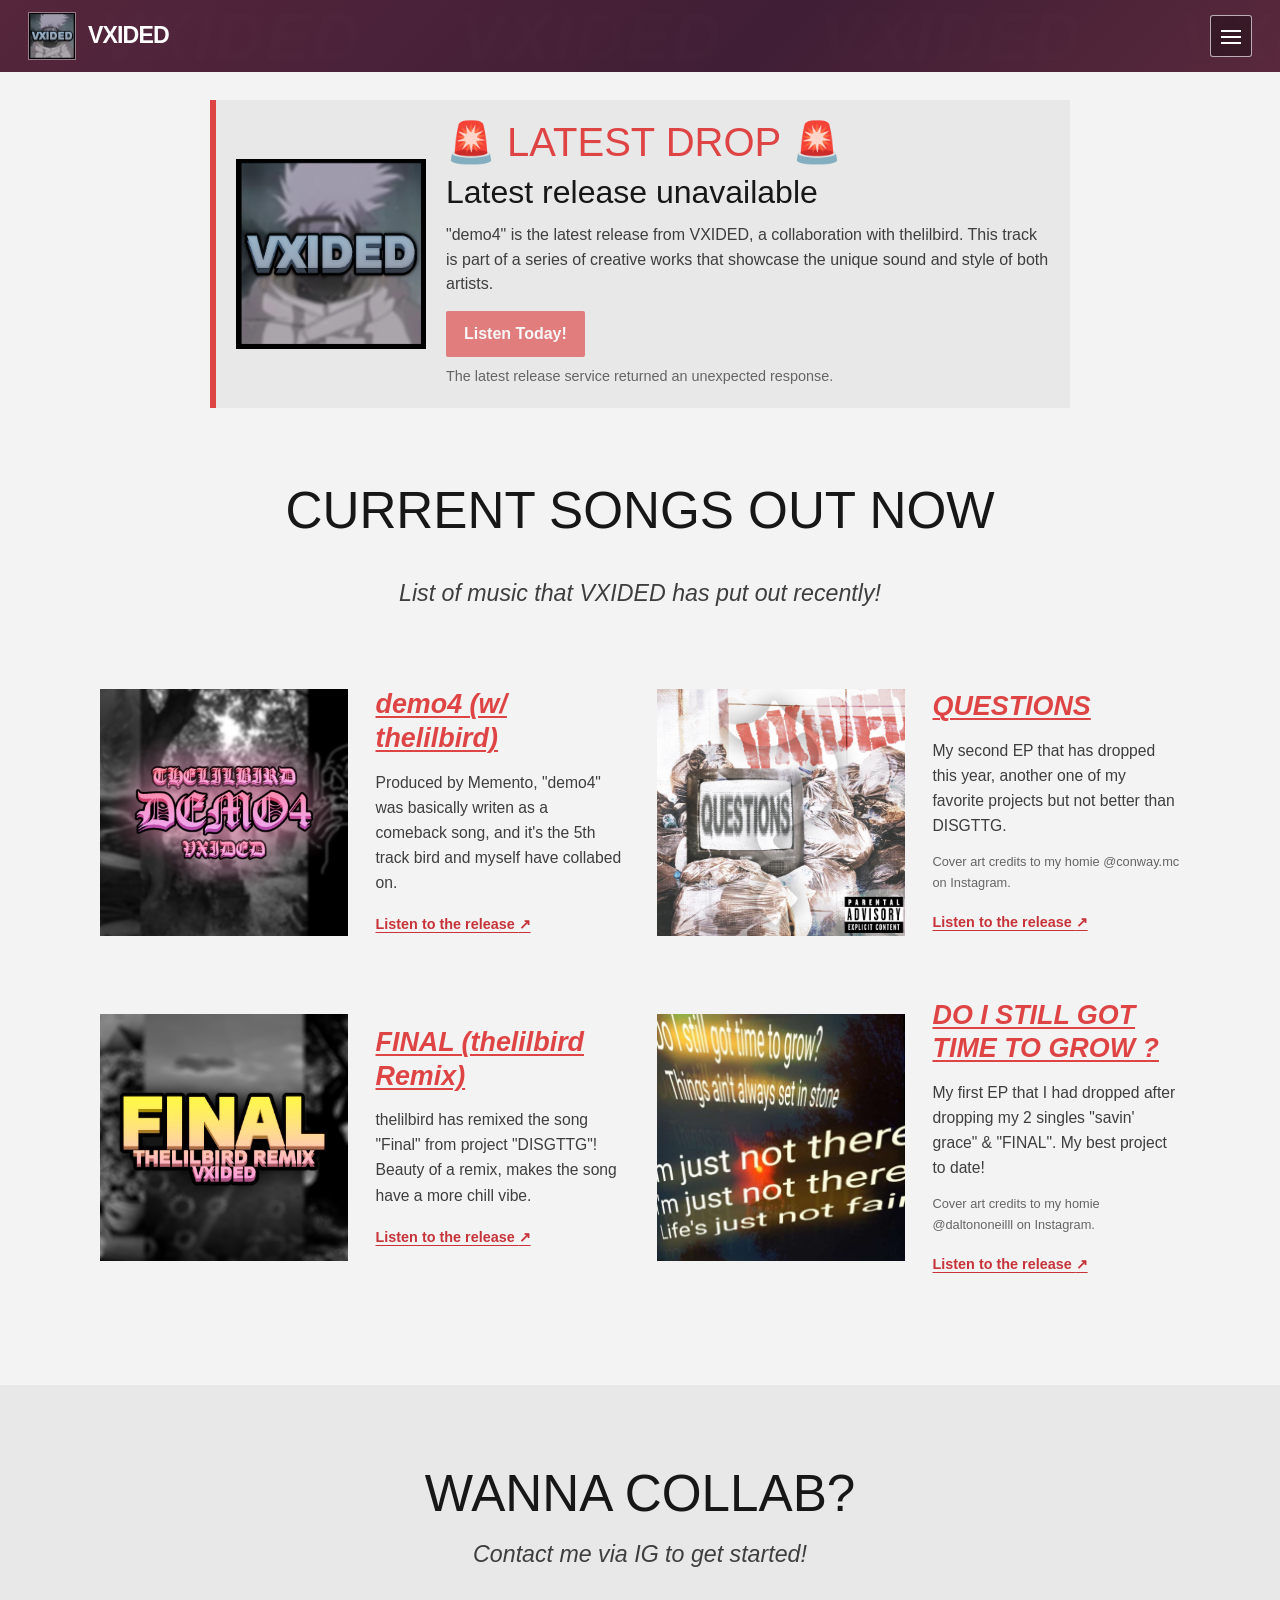
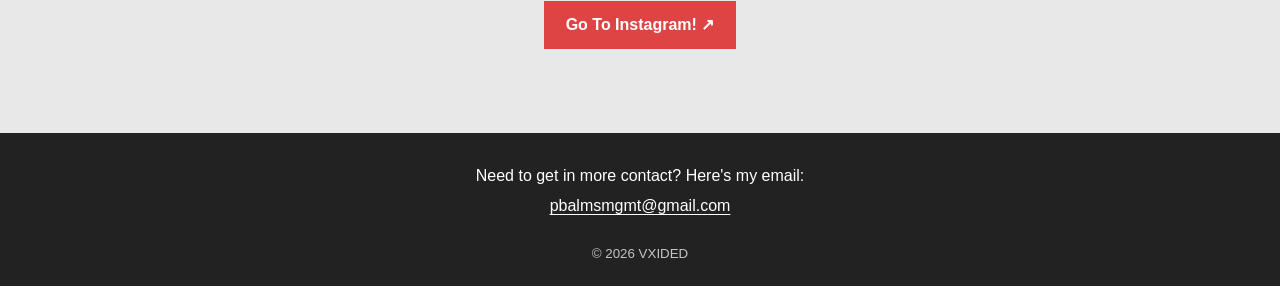
==== commit 02f0ad8d: "changed the way the "latest drop" looks, expanded bottom border of playlist" ====
--- a/index.html
+++ b/index.html
@@ -60,10 +60,10 @@
             <h3 data-latest-title>Checking for the latest release...</h3>
             <time class="latest-drop-date" data-latest-date hidden></time>
             <p class="latest-drop-description" data-latest-description>
-              "demo4" is the latest release from VXIDED, a collaboration with thelilbird. This track is part of a series of creative works that showcase the unique sound and style of both artists."
+              "demo4" is the latest release from VXIDED, a collaboration with thelilbird. This track is part of a series of creative works that showcase the unique sound and style of both artists.
             </p>
             <button class="latest-drop-button" type="button" data-open-platforms disabled>
-              Choose your streaming platform
+              Listen Today!
             </button>
             <p class="latest-drop-status" data-latest-status role="status" aria-live="polite">
               Checking Spotify and Apple Music...
@@ -79,7 +79,7 @@
           <form method="dialog">
             <button class="platform-dialog-close" type="submit" aria-label="Close">Close</button>
           </form>
-          <h2 id="streaming-platform-heading">Where do you listen most?</h2>
+          <h2 id="streaming-platform-heading">What's your main streaming platform?</h2>
           <div class="streaming-platform-options">
             <a class="streaming-platform-link" data-spotify-link hidden>Spotify</a>
             <a class="streaming-platform-link" data-apple-link hidden>Apple Music</a>
@@ -217,7 +217,7 @@
         <p>Contact me via IG to get started!</p>
         <a
           class="button-link"
-          href="https://www.instagram.com/wydkakashi/"
+          href="https://www.instagram.com/vx1ded_/"
           target="_blank"
           rel="noopener noreferrer"
         >Go To Instagram! <span aria-hidden="true">↗</span></a>
--- a/styles.css
+++ b/styles.css
@@ -293,15 +293,17 @@
 }
 
 .latest-drop-section {
-  padding: 48px 0 0;
+  padding: 28px 0 0;
 }
 
 .latest-drop-card {
   display: grid;
-  grid-template-columns: minmax(0, 340px) minmax(0, 1fr);
-  gap: 30px;
+  grid-template-columns: minmax(0, 190px) minmax(0, 1fr);
+  max-width: 860px;
+  gap: 20px;
   align-items: center;
-  padding: 28px;
+  margin: 0 auto;
+  padding: 20px;
   border-left: 6px solid var(--red);
   background: var(--surface);
 }
@@ -320,10 +322,10 @@
 }
 
 .latest-drop-label {
-  margin: 0 0 12px;
+  margin: 0 0 10px;
   color: var(--red);
   font-family: Impact, "Arial Narrow", sans-serif;
-  font-size: clamp(2rem, 4vw, 3rem);
+  font-size: clamp(1.8rem, 3.5vw, 2.5rem);
   font-weight: 500;
   line-height: 1.1;
 }
@@ -331,7 +333,7 @@
 .latest-drop-copy h3 {
   margin: 0;
   font-family: Impact, "Arial Narrow", sans-serif;
-  font-size: clamp(1.7rem, 3vw, 2.5rem);
+  font-size: clamp(1.5rem, 2.5vw, 2.1rem);
   font-weight: 500;
   line-height: 1.15;
   overflow-wrap: anywhere;
@@ -339,15 +341,15 @@
 
 .latest-drop-date {
   display: block;
-  margin-top: 12px;
+  margin-top: 8px;
   color: var(--muted);
-  font-size: 0.9rem;
+  font-size: 0.85rem;
 }
 
 .latest-drop-description {
-  margin: 18px 0 0;
+  margin: 12px 0 0;
   color: var(--secondary-ink);
-  line-height: 1.7;
+  line-height: 1.55;
 }
 
 .latest-drop-button,
@@ -355,8 +357,8 @@
   display: inline-flex;
   align-items: center;
   justify-content: center;
-  margin-top: 20px;
-  padding: 12px 20px;
+  margin-top: 14px;
+  padding: 10px 18px;
   border: 0;
   border-radius: 2px;
   background: var(--red);
@@ -382,7 +384,7 @@
 
 .latest-drop-status {
   min-height: 1.4em;
-  margin: 12px 0 0;
+  margin: 8px 0 0;
   color: var(--muted);
   font-size: 0.9rem;
 }
@@ -1052,18 +1054,31 @@
   }
 
   .latest-drop-section {
-    padding-top: 28px;
+    padding-top: 20px;
   }
 
   .latest-drop-card {
-    grid-template-columns: 1fr;
-    gap: 22px;
-    padding: 20px;
+    display: flow-root;
+    padding: 16px;
   }
 
   .latest-drop-artwork {
-    width: min(100%, 300px);
-    margin: 0 auto;
+    float: left;
+    width: 96px;
+    max-width: 40%;
+    margin: 0 12px 8px 0;
+  }
+
+  .latest-drop-label {
+    font-size: clamp(1.25rem, 5vw, 1.7rem);
+  }
+
+  .latest-drop-copy h3 {
+    font-size: clamp(1.3rem, 4vw, 1.7rem);
+  }
+
+  .latest-drop-description {
+    font-size: 0.92rem;
   }
 
   .streaming-platform-dialog {
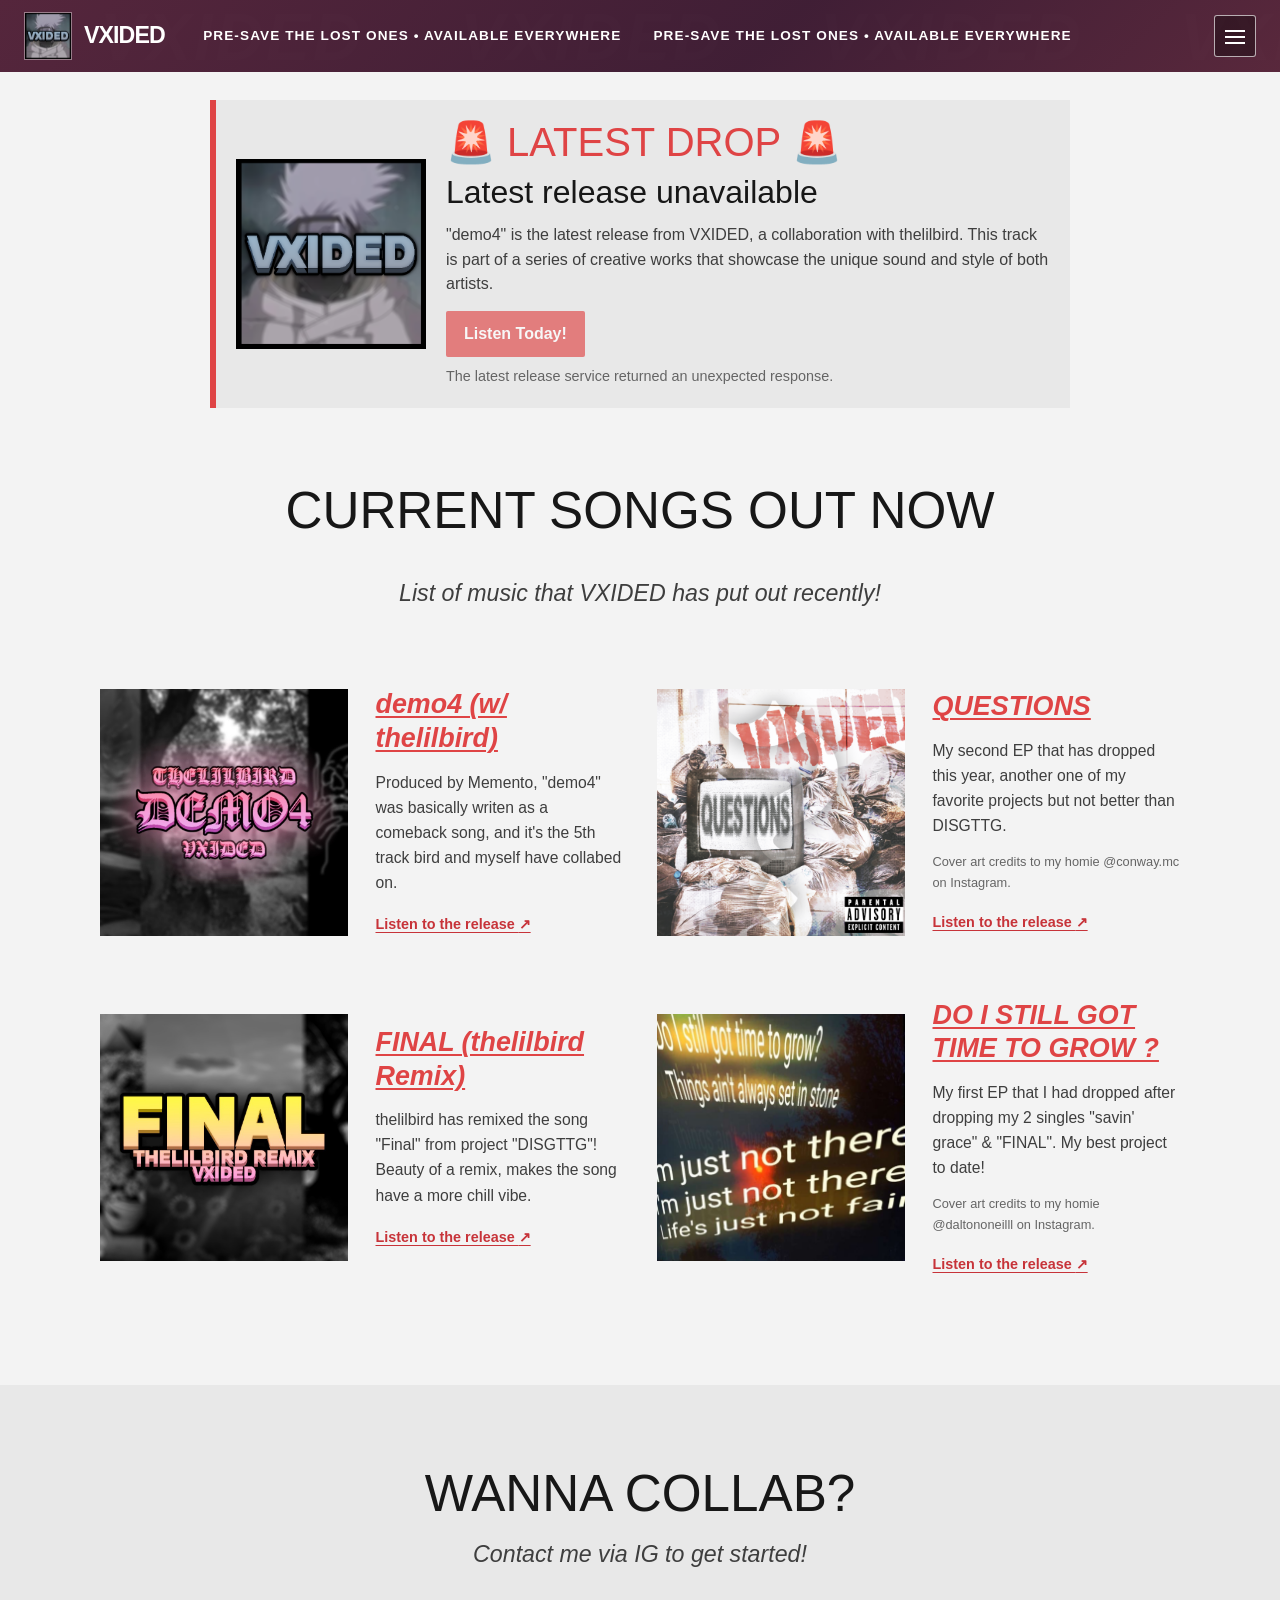
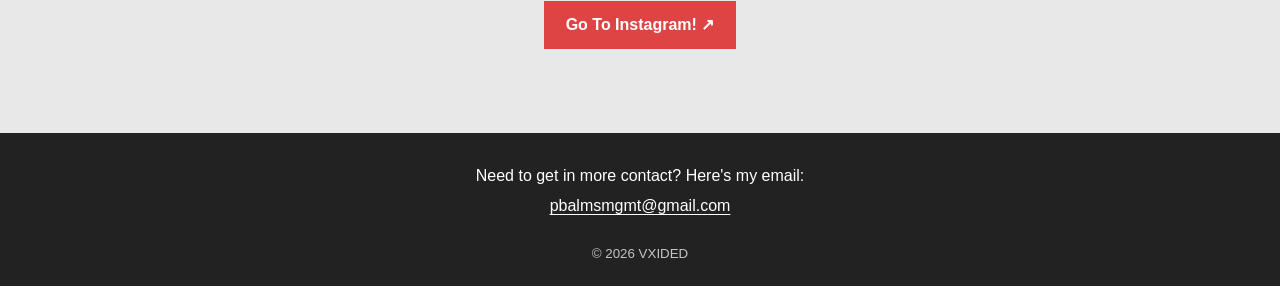
==== commit a48f1c17: "added scrolling banner for the home page and added  a new section for the socials page.   Also made " ====
--- a/index.html
+++ b/index.html
@@ -17,6 +17,12 @@
       <a class="brand" href="home.html" aria-label="VXIDED home">
         <img src="assets/vxided-logo.jpg" alt="" />
         <span>VXIDED</span>
+      </a>
+      <a class="presave-banner" href="https://distrokid.com/hyperfollow/vxided/the-lost-ones-2?ref=release" target="_blank" rel="noopener noreferrer" aria-label="Pre-save THE LOST ONES on DistroKid. Available everywhere.">
+        <div class="presave-banner-track" aria-hidden="true">
+          <span class="presave-banner-copy">PRE-SAVE THE LOST ONES &bull; AVAILABLE EVERYWHERE</span>
+          <span class="presave-banner-copy">PRE-SAVE THE LOST ONES &bull; AVAILABLE EVERYWHERE</span>
+        </div>
       </a>
       <button
         class="menu-toggle"
--- a/styles.css
+++ b/styles.css
@@ -48,12 +48,13 @@
   top: 0;
   left: 0;
   isolation: isolate;
-  display: flex;
+  display: grid;
   width: 100%;
   min-height: 72px;
   align-items: center;
-  justify-content: space-between;
-  padding: 8px max(28px, calc((100% - 1280px) / 2));
+  grid-template-columns: auto minmax(0, 1fr) auto;
+  gap: clamp(12px, 3vw, 40px);
+  padding: 8px 24px;
   background:
     linear-gradient(135deg, rgba(85, 38, 60, 0.96), rgba(63, 30, 53, 0.96) 60%, rgba(89, 40, 60, 0.96)),
     url("assets/vxided-pattern.svg") center / auto 82px repeat,
@@ -76,6 +77,41 @@
   height: 48px;
   border: 1px solid rgba(255, 255, 255, 0.4);
   object-fit: cover;
+}
+
+.presave-banner {
+  display: block;
+  min-width: 0;
+  overflow: hidden;
+  color: #fff;
+  font-size: 0.85rem;
+  font-weight: 700;
+  letter-spacing: 0.08em;
+  text-align: center;
+  text-decoration: none;
+  white-space: nowrap;
+}
+
+.presave-banner:focus-visible {
+  outline: 2px solid #fff;
+  outline-offset: 3px;
+}
+
+.presave-banner-track {
+  display: flex;
+  width: max-content;
+  animation: presave-marquee 20s linear infinite;
+}
+
+.presave-banner-copy {
+  flex: 0 0 auto;
+  padding-right: 2rem;
+}
+
+@keyframes presave-marquee {
+  to {
+    transform: translateX(-50%);
+  }
 }
 
 .site-navigation {
@@ -1021,10 +1057,12 @@
   .site-header {
     min-height: 64px;
     padding: 8px 16px;
+    gap: 12px;
   }
 
   .brand {
     font-size: 1.2rem;
+    gap: 8px;
   }
 
   .brand img {
@@ -1034,6 +1072,15 @@
 
   .menu-toggle {
     display: block;
+  }
+
+  .presave-banner {
+    font-size: 0.68rem;
+    letter-spacing: 0.04em;
+  }
+
+  .presave-banner-copy {
+    padding-right: 1.25rem;
   }
 
   .hero,
@@ -1175,6 +1222,22 @@
     scroll-behavior: auto;
   }
 
+  .presave-banner-track {
+    width: 100%;
+    animation: none;
+  }
+
+  .presave-banner-copy {
+    width: 100%;
+    overflow: hidden;
+    padding: 0;
+    text-overflow: ellipsis;
+  }
+
+  .presave-banner-copy + .presave-banner-copy {
+    display: none;
+  }
+
   *,
   *::before,
   *::after {
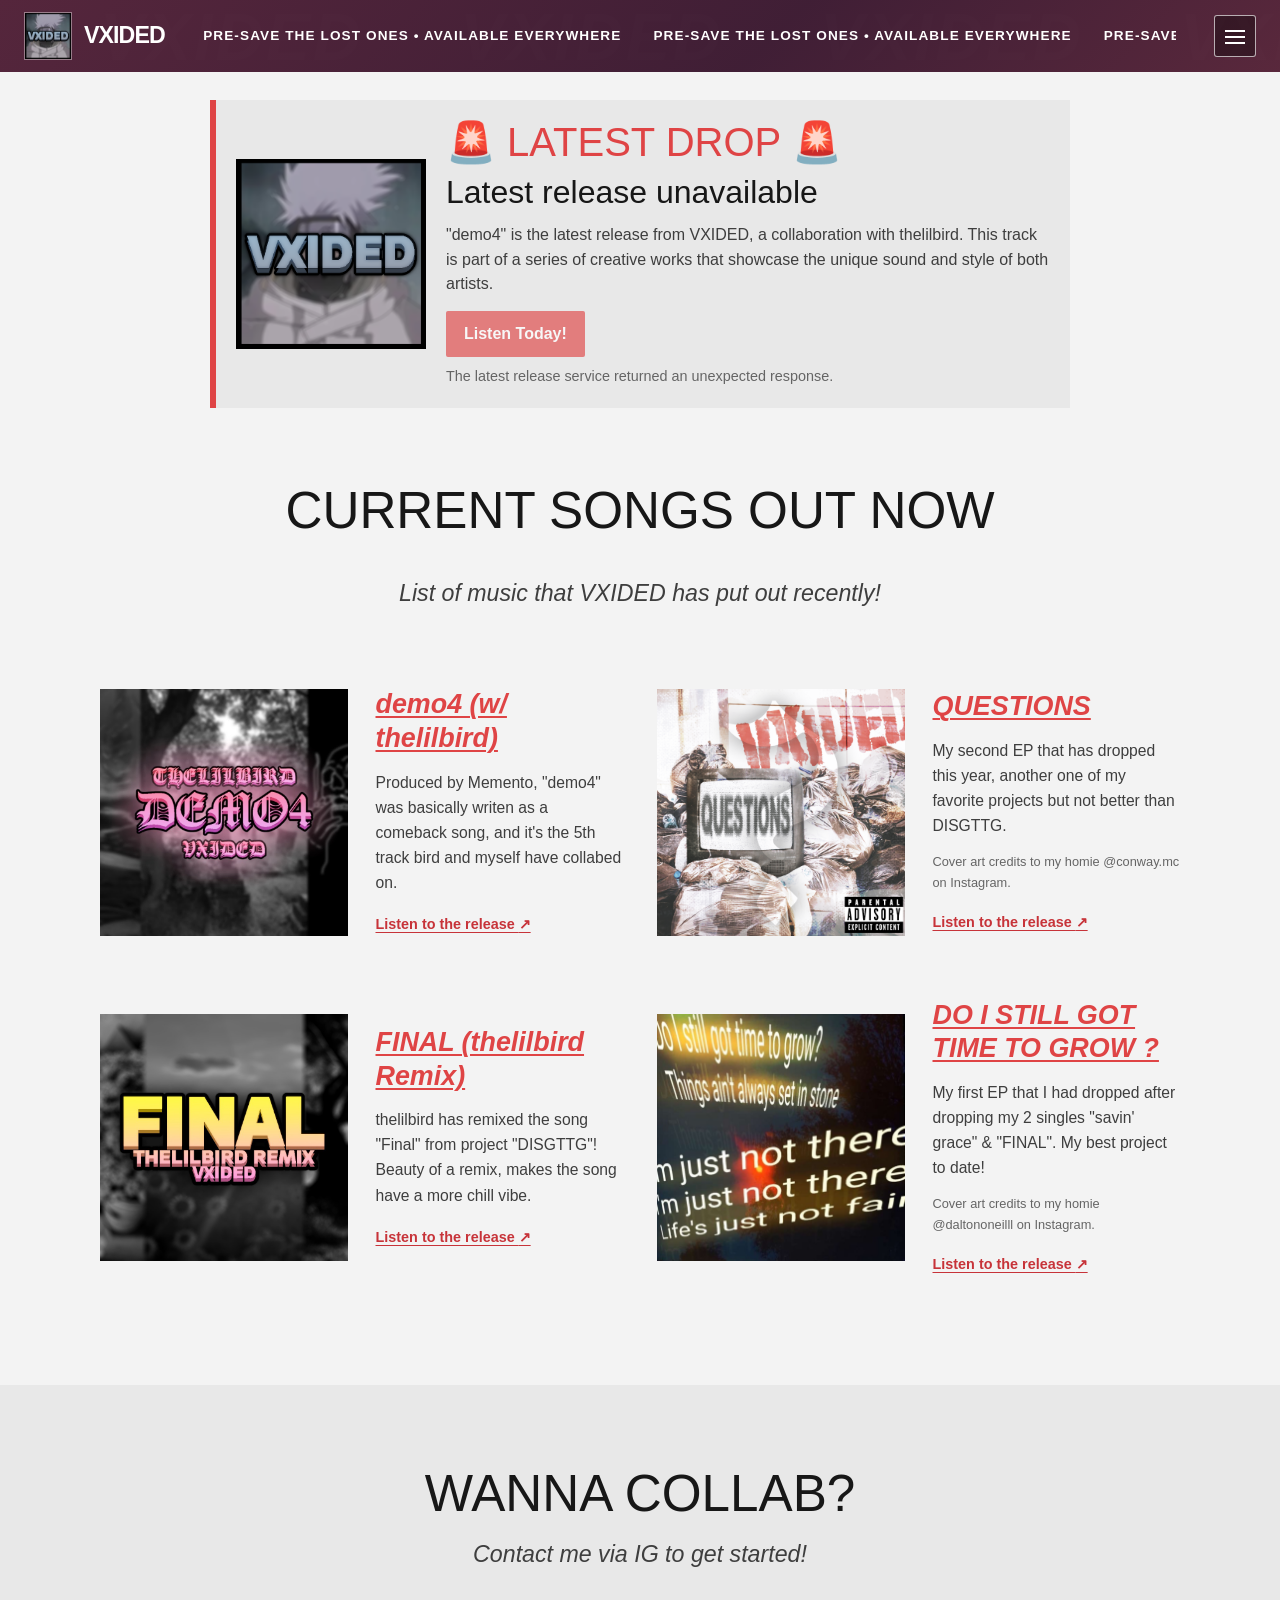
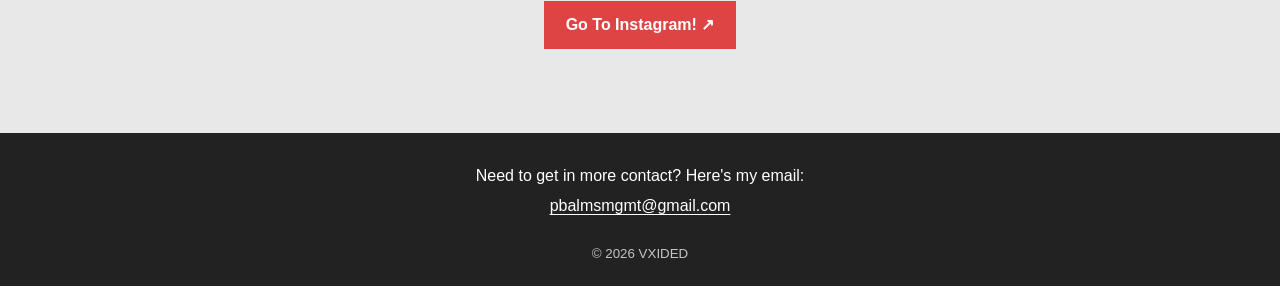
==== commit b3736db1: "Fix pre-save banner coverage across header Co-authored-by: Copilot <223556219+Copilot@users.noreply." ====
--- a/index.html
+++ b/index.html
@@ -19,9 +19,13 @@
         <span>VXIDED</span>
       </a>
       <a class="presave-banner" href="https://distrokid.com/hyperfollow/vxided/the-lost-ones-2?ref=release" target="_blank" rel="noopener noreferrer" aria-label="Pre-save THE LOST ONES on DistroKid. Available everywhere.">
-        <div class="presave-banner-track" aria-hidden="true">
-          <span class="presave-banner-copy">PRE-SAVE THE LOST ONES &bull; AVAILABLE EVERYWHERE</span>
-          <span class="presave-banner-copy">PRE-SAVE THE LOST ONES &bull; AVAILABLE EVERYWHERE</span>
+        <div class="presave-banner-track">
+          <div class="presave-banner-group" aria-hidden="true">
+            <span class="presave-banner-copy">PRE-SAVE THE LOST ONES &bull; AVAILABLE EVERYWHERE</span>
+          </div>
+          <div class="presave-banner-group" aria-hidden="true">
+            <span class="presave-banner-copy">PRE-SAVE THE LOST ONES &bull; AVAILABLE EVERYWHERE</span>
+          </div>
         </div>
       </a>
       <button
--- a/styles.css
+++ b/styles.css
@@ -100,7 +100,12 @@
 .presave-banner-track {
   display: flex;
   width: max-content;
-  animation: presave-marquee 20s linear infinite;
+  animation: presave-marquee var(--presave-duration, 20s) linear infinite;
+}
+
+.presave-banner-group {
+  display: flex;
+  flex: 0 0 auto;
 }
 
 .presave-banner-copy {
@@ -1234,6 +1239,11 @@
     text-overflow: ellipsis;
   }
 
+  .presave-banner-group {
+    width: 100%;
+  }
+
+  .presave-banner-group:not(:first-child),
   .presave-banner-copy + .presave-banner-copy {
     display: none;
   }
